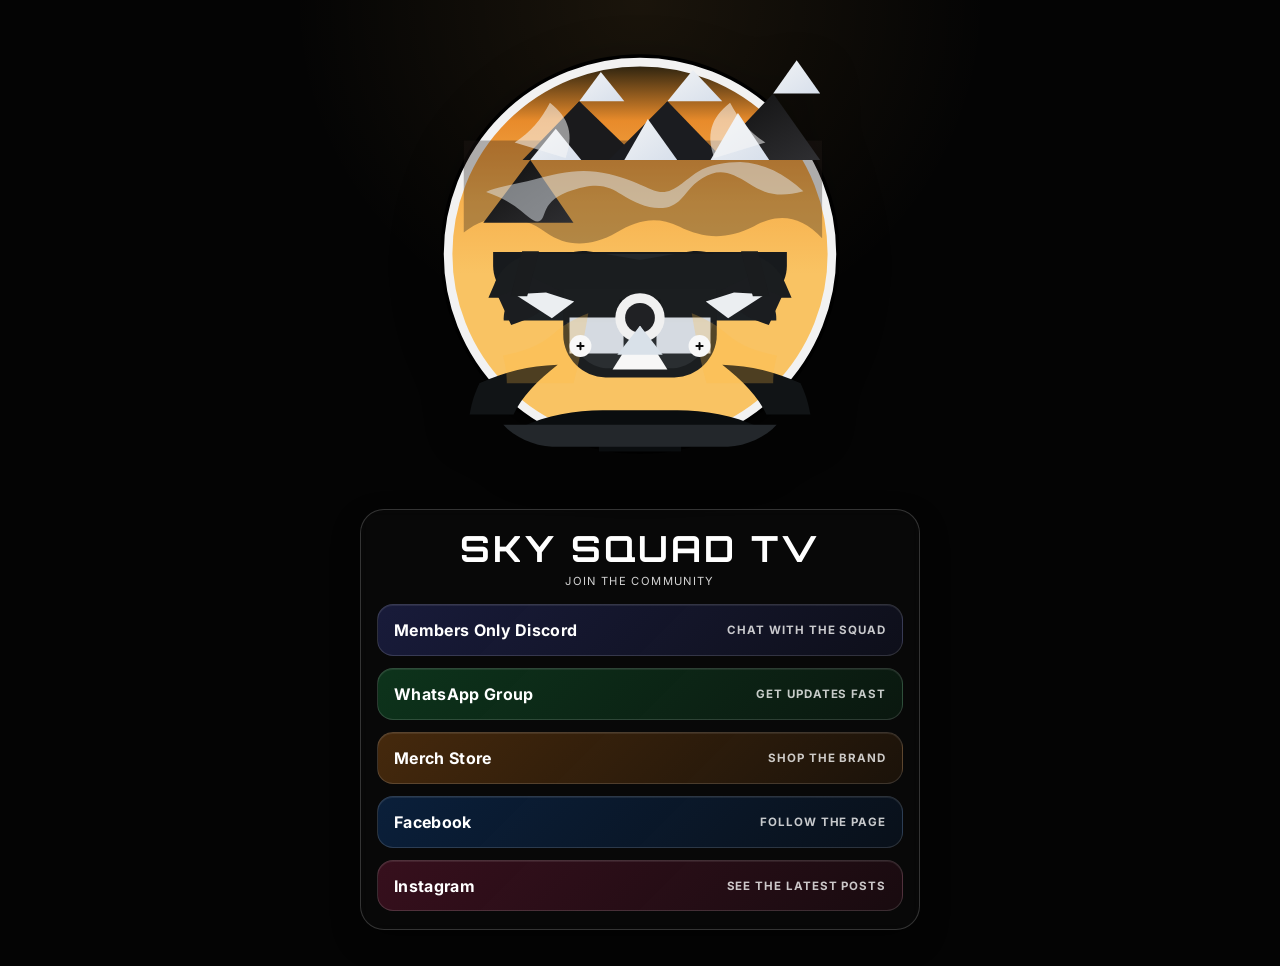
==== index.html @ c0f1e26b "Create a branded landing page for Sky Squad TV with community links and a mobile-friendly layout." ====
<!DOCTYPE html>
<html lang="en">
  <head>
    <meta charset="UTF-8" />
    <meta name="viewport" content="width=device-width, initial-scale=1.0" />
    <meta
      name="description"
      content="Sky Squad TV community links for Discord, WhatsApp, merch, Facebook and Instagram."
    />
    <title>Sky Squad TV</title>
    <link rel="preconnect" href="https://fonts.googleapis.com" />
    <link rel="preconnect" href="https://fonts.gstatic.com" crossorigin />
    <link
      href="https://fonts.googleapis.com/css2?family=Orbitron:wght@400;500;700;800;900&family=Inter:wght@400;500;600;700;800&display=swap"
      rel="stylesheet"
    />
    <link rel="stylesheet" href="styles.css" />
  </head>
  <body>
    <main class="page-shell">
      <div class="brand-wrap">
        <img
          class="brand-logo"
          src="assets/logo.svg"
          alt="Sky Squad TV logo"
        />
      </div>

      <section class="links-panel" aria-label="Sky Squad TV links">
        <h1>Sky Squad TV</h1>
        <p class="tagline">Join the community</p>

        <nav class="link-stack" aria-label="Community links">
          <a class="link-button discord" href="https://discord.gg/9XZmsegWXm" target="_blank" rel="noreferrer">
            <span class="label">Members Only Discord</span>
            <span class="sub">Chat with the squad</span>
          </a>

          <a class="link-button whatsapp" href="https://whatsapp.com/channel/0029Vb97pnPF6smvdrVGtQ23" target="_blank" rel="noreferrer">
            <span class="label">WhatsApp Group</span>
            <span class="sub">Get updates fast</span>
          </a>

          <a class="link-button merch" href="https://www.skysquadtv.com" target="_blank" rel="noreferrer">
            <span class="label">Merch Store</span>
            <span class="sub">Shop the brand</span>
          </a>

          <a class="link-button facebook" href="https://www.facebook.com/skysquadtv/" target="_blank" rel="noreferrer">
            <span class="label">Facebook</span>
            <span class="sub">Follow the page</span>
          </a>

          <a class="link-button instagram" href="https://www.instagram.com/skysquad.tv" target="_blank" rel="noreferrer">
            <span class="label">Instagram</span>
            <span class="sub">See the latest posts</span>
          </a>
        </nav>
      </section>
    </main>
  </body>
</html>
---- styles.css ----
:root {
  --bg: #040404;
  --panel: rgba(14, 14, 14, 0.82);
  --panel-border: rgba(255, 255, 255, 0.18);
  --text: #f5f5f5;
  --muted: #d3d3d3;
  --gold-1: #ffb443;
  --gold-2: #ff7a00;
  --gold-3: #f3b556;
  --shadow: rgba(0, 0, 0, 0.38);
  --discord: #5865f2;
  --whatsapp: #25d366;
  --merch: #ff8f1f;
  --facebook: #1877f2;
  --instagram: #e1306c;
}

* {
  box-sizing: border-box;
}

html {
  scroll-behavior: smooth;
}

body {
  margin: 0;
  min-height: 100vh;
  display: grid;
  place-items: center;
  background:
    radial-gradient(circle at top, rgba(255, 188, 86, 0.09), transparent 30%),
    var(--bg);
  color: var(--text);
  font-family: "Inter", sans-serif;
}

img {
  display: block;
  max-width: 100%;
}

.page-shell {
  width: min(92vw, 560px);
  display: flex;
  flex-direction: column;
  align-items: center;
  gap: 1.25rem;
  padding: 1.2rem 0 2.25rem;
}

.brand-wrap {
  width: min(86vw, 470px);
  aspect-ratio: 1;
  display: flex;
  justify-content: center;
  align-items: center;
}

.brand-logo {
  width: 100%;
  height: auto;
  filter: drop-shadow(0 12px 24px rgba(0, 0, 0, 0.35));
}

.links-panel {
  width: 100%;
  background: rgba(11, 11, 11, 0.7);
  border: 1px solid var(--panel-border);
  border-radius: 24px;
  box-shadow: 0 12px 28px var(--shadow);
  padding: 1rem 1rem 1.1rem;
  backdrop-filter: blur(6px);
}

.links-panel h1 {
  margin: 0;
  text-align: center;
  font-family: "Orbitron", sans-serif;
  font-size: clamp(1.6rem, 4vw, 2.25rem);
  letter-spacing: 0.08em;
  text-transform: uppercase;
  color: #fff;
}

.tagline {
  margin: 0.2rem 0 1rem;
  text-align: center;
  color: var(--muted);
  letter-spacing: 0.12em;
  text-transform: uppercase;
  font-size: 0.7rem;
}

.link-stack {
  display: flex;
  flex-direction: column;
  gap: 0.78rem;
}

.link-button {
  display: flex;
  align-items: center;
  justify-content: space-between;
  gap: 0.75rem;
  width: 100%;
  text-decoration: none;
  color: #fff;
  padding: 0.92rem 1rem 0.92rem 1rem;
  border-radius: 16px;
  border: 1px solid rgba(255,255,255,0.14);
  font-weight: 700;
  background: rgba(255,255,255,0.04);
  transition: transform 0.2s ease, box-shadow 0.2s ease, border-color 0.2s ease;
  box-shadow: inset 0 1px 0 rgba(255,255,255,0.08);
}

.link-button:hover,
.link-button:focus-visible {
  transform: translateY(-1px);
  border-color: rgba(255,255,255,0.3);
  box-shadow: 0 10px 18px rgba(0,0,0,0.22);
}

.link-button .label,
.link-button .sub {
  display: block;
}

.link-button .label {
  font-size: 1rem;
  letter-spacing: 0.02em;
}

.link-button .sub {
  font-size: 0.72rem;
  opacity: 0.9;
  color: rgba(255,255,255,0.86);
  text-transform: uppercase;
  letter-spacing: 0.08em;
}

.discord { background: linear-gradient(135deg, rgba(88,101,242,0.22), rgba(88,101,242,0.08)); }
.whatsapp { background: linear-gradient(135deg, rgba(37,211,102,0.22), rgba(37,211,102,0.08)); }
.merch { background: linear-gradient(135deg, rgba(255,143,31,0.25), rgba(255,143,31,0.08)); }
.facebook { background: linear-gradient(135deg, rgba(24,119,242,0.22), rgba(24,119,242,0.08)); }
.instagram { background: linear-gradient(135deg, rgba(225,48,108,0.22), rgba(225,48,108,0.08)); }

@media (max-width: 480px) {
  .page-shell {
    padding-top: 0.75rem;
  }

  .links-panel {
    padding: 0.9rem 0.8rem 1rem;
    border-radius: 18px;
  }

  .link-button {
    padding: 0.8rem 0.9rem;
    border-radius: 14px;
  }

  .link-button .label {
    font-size: 0.92rem;
  }

  .link-button .sub {
    font-size: 0.68rem;
  }
}
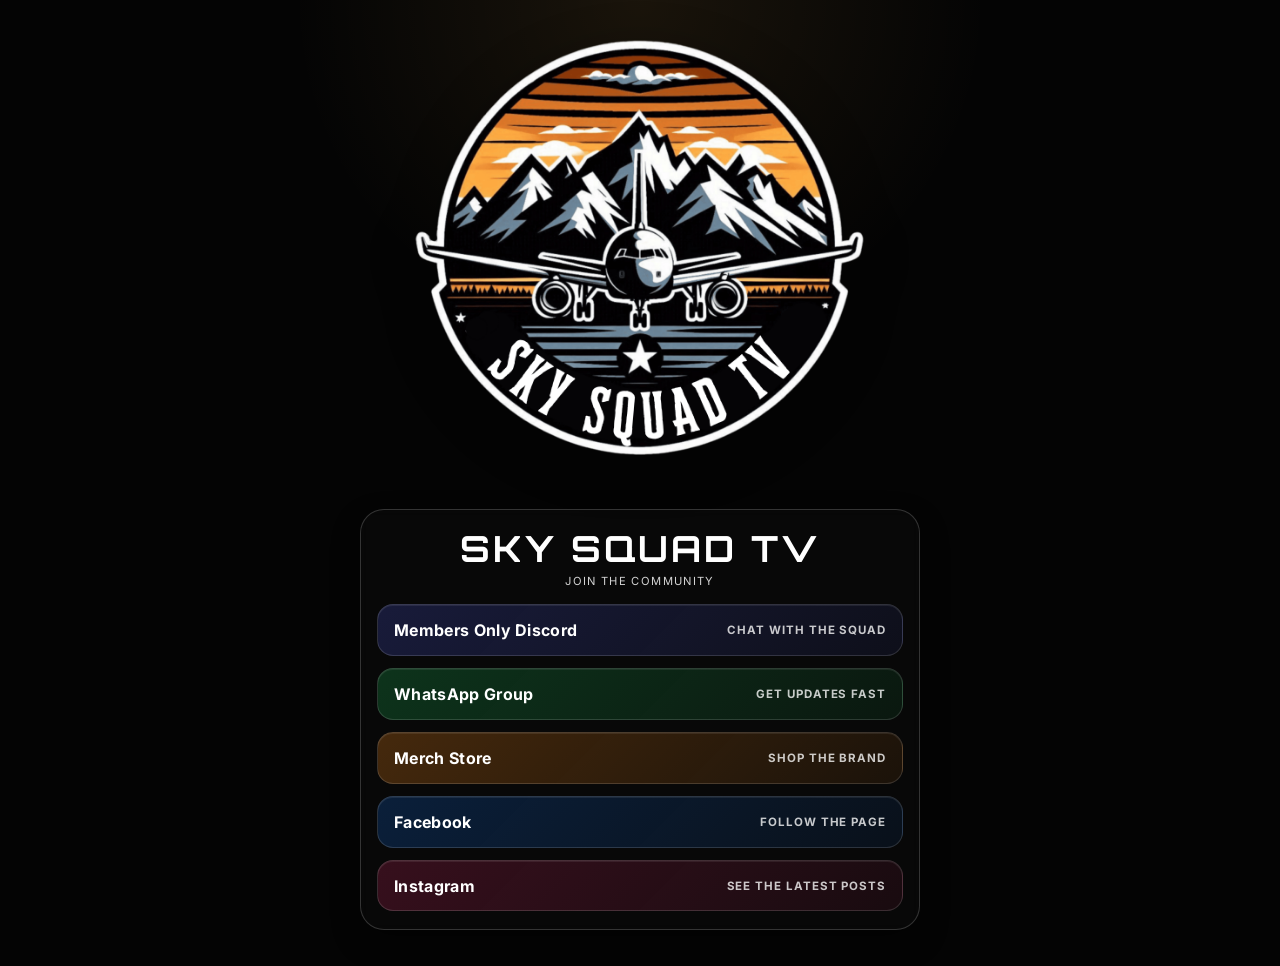
==== commit 9a8678ec: "Use the uploaded Sky Squad TV logo asset as the hero image instead of the placeholder SVG." ====
--- a/index.html
+++ b/index.html
@@ -21,7 +21,7 @@
       <div class="brand-wrap">
         <img
           class="brand-logo"
-          src="assets/logo.svg"
+          src="logo.png"
           alt="Sky Squad TV logo"
         />
       </div>
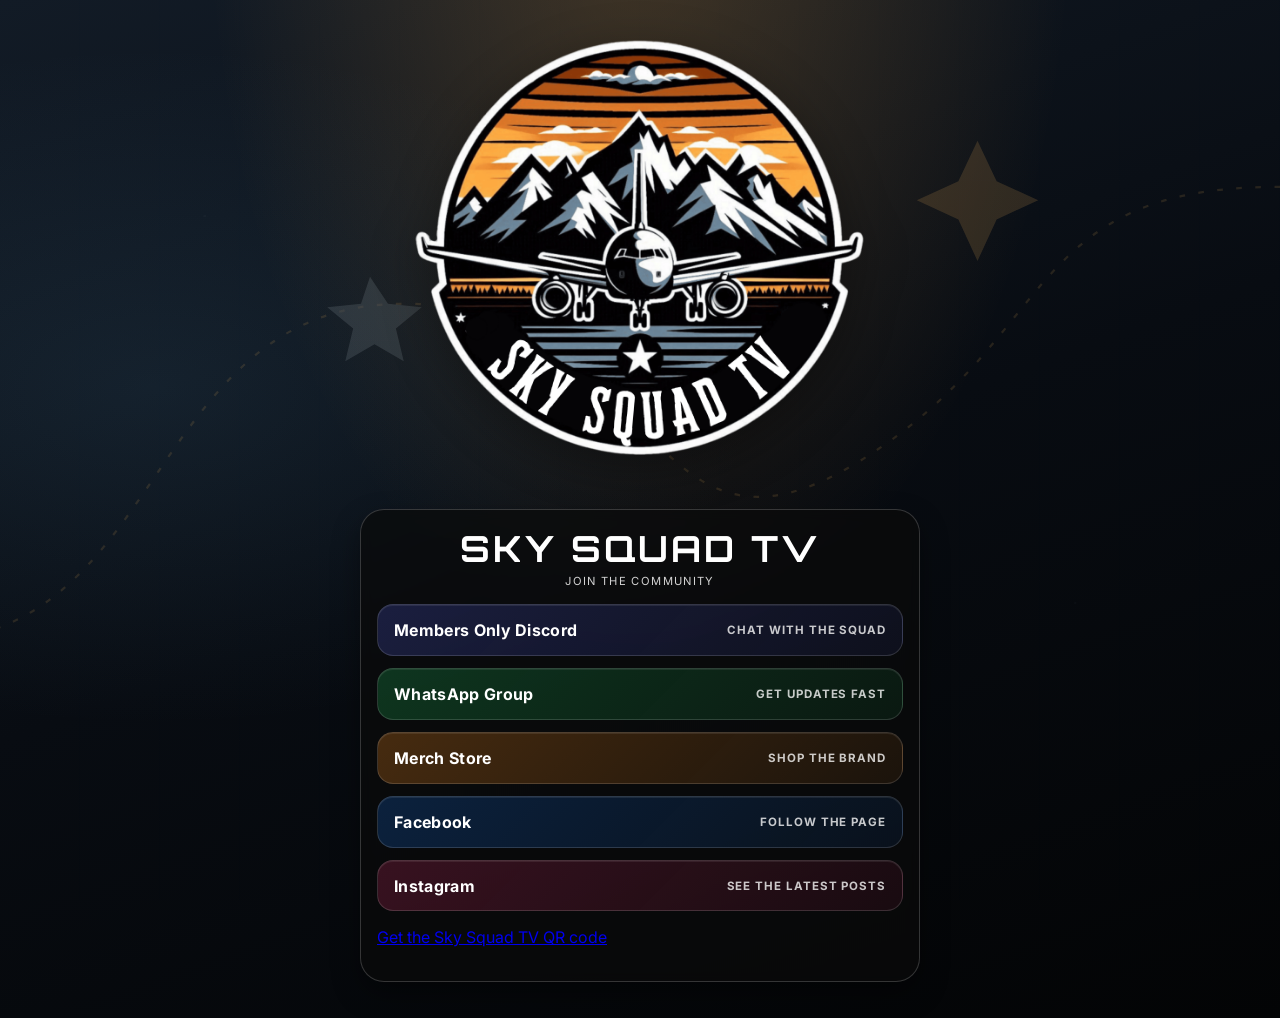
==== commit 1c286f15: "Add a branded QR page with logo-centered transparent PNG download" ====
--- a/index.html
+++ b/index.html
@@ -19,11 +19,7 @@
   <body>
     <main class="page-shell">
       <div class="brand-wrap">
-        <img
-          class="brand-logo"
-          src="logo.png"
-          alt="Sky Squad TV logo"
-        />
+        <img class="brand-logo" src="logo.png" alt="Sky Squad TV logo" />
       </div>
 
       <section class="links-panel" aria-label="Sky Squad TV links">
@@ -35,27 +31,24 @@
             <span class="label">Members Only Discord</span>
             <span class="sub">Chat with the squad</span>
           </a>
-
           <a class="link-button whatsapp" href="https://whatsapp.com/channel/0029Vb97pnPF6smvdrVGtQ23" target="_blank" rel="noreferrer">
             <span class="label">WhatsApp Group</span>
             <span class="sub">Get updates fast</span>
           </a>
-
           <a class="link-button merch" href="https://www.skysquadtv.com" target="_blank" rel="noreferrer">
             <span class="label">Merch Store</span>
             <span class="sub">Shop the brand</span>
           </a>
-
           <a class="link-button facebook" href="https://www.facebook.com/skysquadtv/" target="_blank" rel="noreferrer">
             <span class="label">Facebook</span>
             <span class="sub">Follow the page</span>
           </a>
-
           <a class="link-button instagram" href="https://www.instagram.com/skysquad.tv" target="_blank" rel="noreferrer">
             <span class="label">Instagram</span>
             <span class="sub">See the latest posts</span>
           </a>
         </nav>
+        <p class="qr-prompt"><a href="qr.html">Get the Sky Squad TV QR code</a></p>
       </section>
     </main>
   </body>
--- a/styles.css
+++ b/styles.css
@@ -1,5 +1,5 @@
 :root {
-  --bg: #040404;
+  --bg: #04070b;
   --panel: rgba(14, 14, 14, 0.82);
   --panel-border: rgba(255, 255, 255, 0.18);
   --text: #f5f5f5;
@@ -24,15 +24,37 @@
 }
 
 body {
+  position: relative;
+  isolation: isolate;
   margin: 0;
   min-height: 100vh;
   display: grid;
   place-items: center;
   background:
-    radial-gradient(circle at top, rgba(255, 188, 86, 0.09), transparent 30%),
-    var(--bg);
+    radial-gradient(ellipse at 50% -12%, rgba(255, 170, 61, 0.22), transparent 48%),
+    radial-gradient(ellipse at 12% 38%, rgba(79, 135, 174, 0.13), transparent 38%),
+    linear-gradient(160deg, #121b26 0%, #080c12 50%, #030405 100%);
   color: var(--text);
   font-family: "Inter", sans-serif;
+}
+
+/* Faint aeronautical chart lines and a looping flight path add atmosphere
+   without competing with the logo or links. */
+body::before {
+  content: "";
+  position: fixed;
+  inset: 0;
+  z-index: -1;
+  pointer-events: none;
+  opacity: 0.22;
+  background-image:
+    radial-gradient(ellipse at 16% 24%, rgba(227, 239, 247, 0.13) 0 1px, transparent 2px),
+    radial-gradient(ellipse at 84% 67%, rgba(227, 239, 247, 0.11) 0 1px, transparent 2px),
+    repeating-linear-gradient(0deg, transparent 0 79px, rgba(184, 208, 224, 0.055) 80px),
+    repeating-linear-gradient(90deg, transparent 0 79px, rgba(184, 208, 224, 0.045) 80px),
+    url("data:image/svg+xml,%3Csvg xmlns='http://www.w3.org/2000/svg' viewBox='0 0 1200 800' fill='none'%3E%3Cpath d='M-40 570C180 570 160 270 390 270S600 530 795 410 930 140 1240 170' stroke='%23f4b65f' stroke-width='2' stroke-dasharray='5 12' opacity='.6'/%3E%3Cpath d='m900 125 17 36 37 17-37 17-17 37-17-37-37-17 37-17 17-36Z' fill='%23f4b65f' opacity='.7'/%3E%3Cpath d='m360 246 16 24 30 3-23 19 7 29-26-15-26 15 7-29-23-19 30-3 8-24Z' fill='%23dce8f0' opacity='.55'/%3E%3C/svg%3E");
+  background-size: auto, auto, auto, auto, cover;
+  background-position: center;
 }
 
 img {
@@ -41,6 +63,8 @@
 }
 
 .page-shell {
+  position: relative;
+  z-index: 1;
   width: min(92vw, 560px);
   display: flex;
   flex-direction: column;
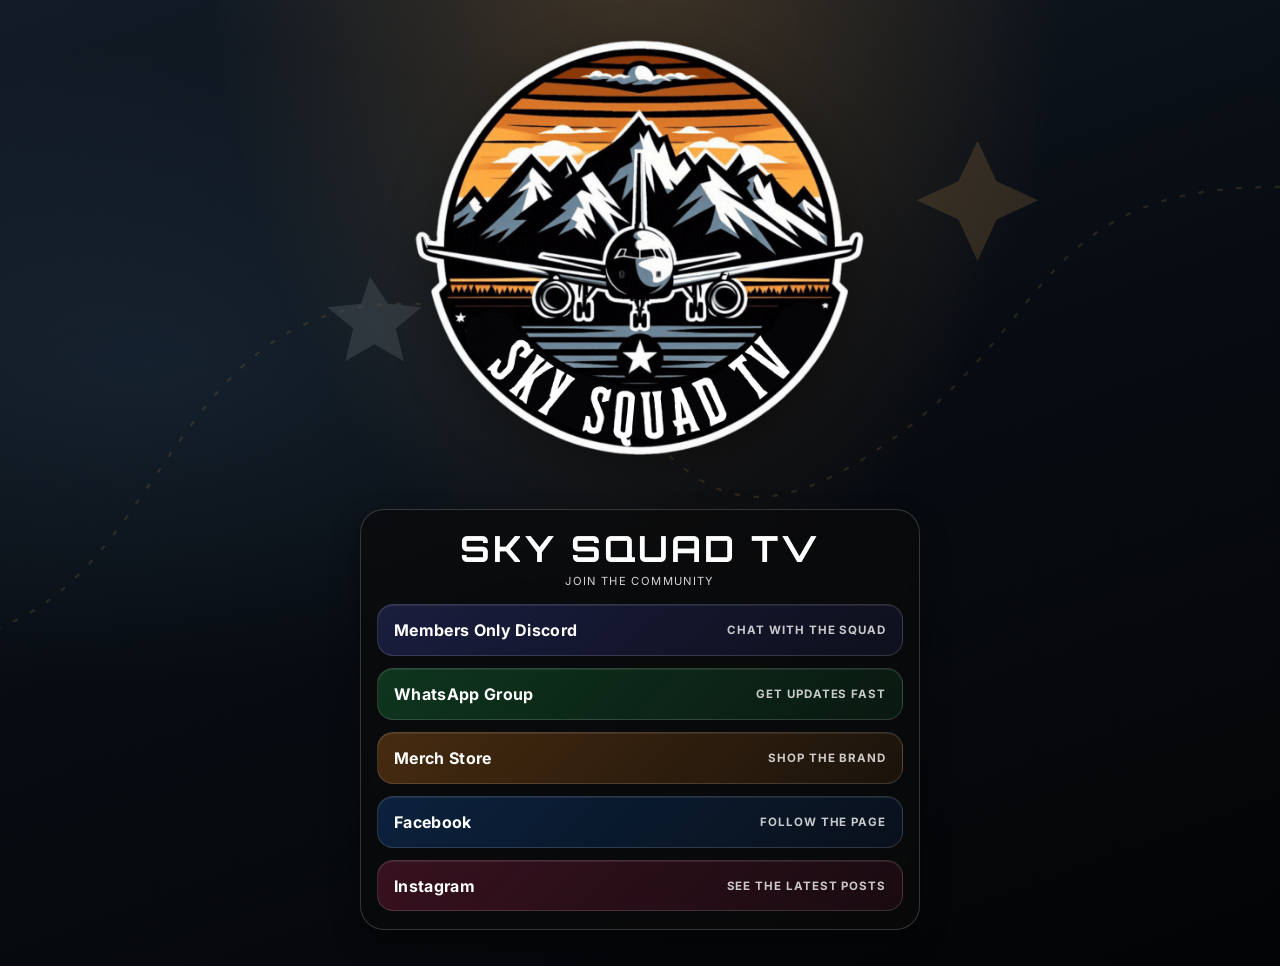
==== commit ca5585aa: "Remove QR code page and restore the landing page without QR links" ====
--- a/index.html
+++ b/index.html
@@ -48,7 +48,6 @@
             <span class="sub">See the latest posts</span>
           </a>
         </nav>
-        <p class="qr-prompt"><a href="qr.html">Get the Sky Squad TV QR code</a></p>
       </section>
     </main>
   </body>
